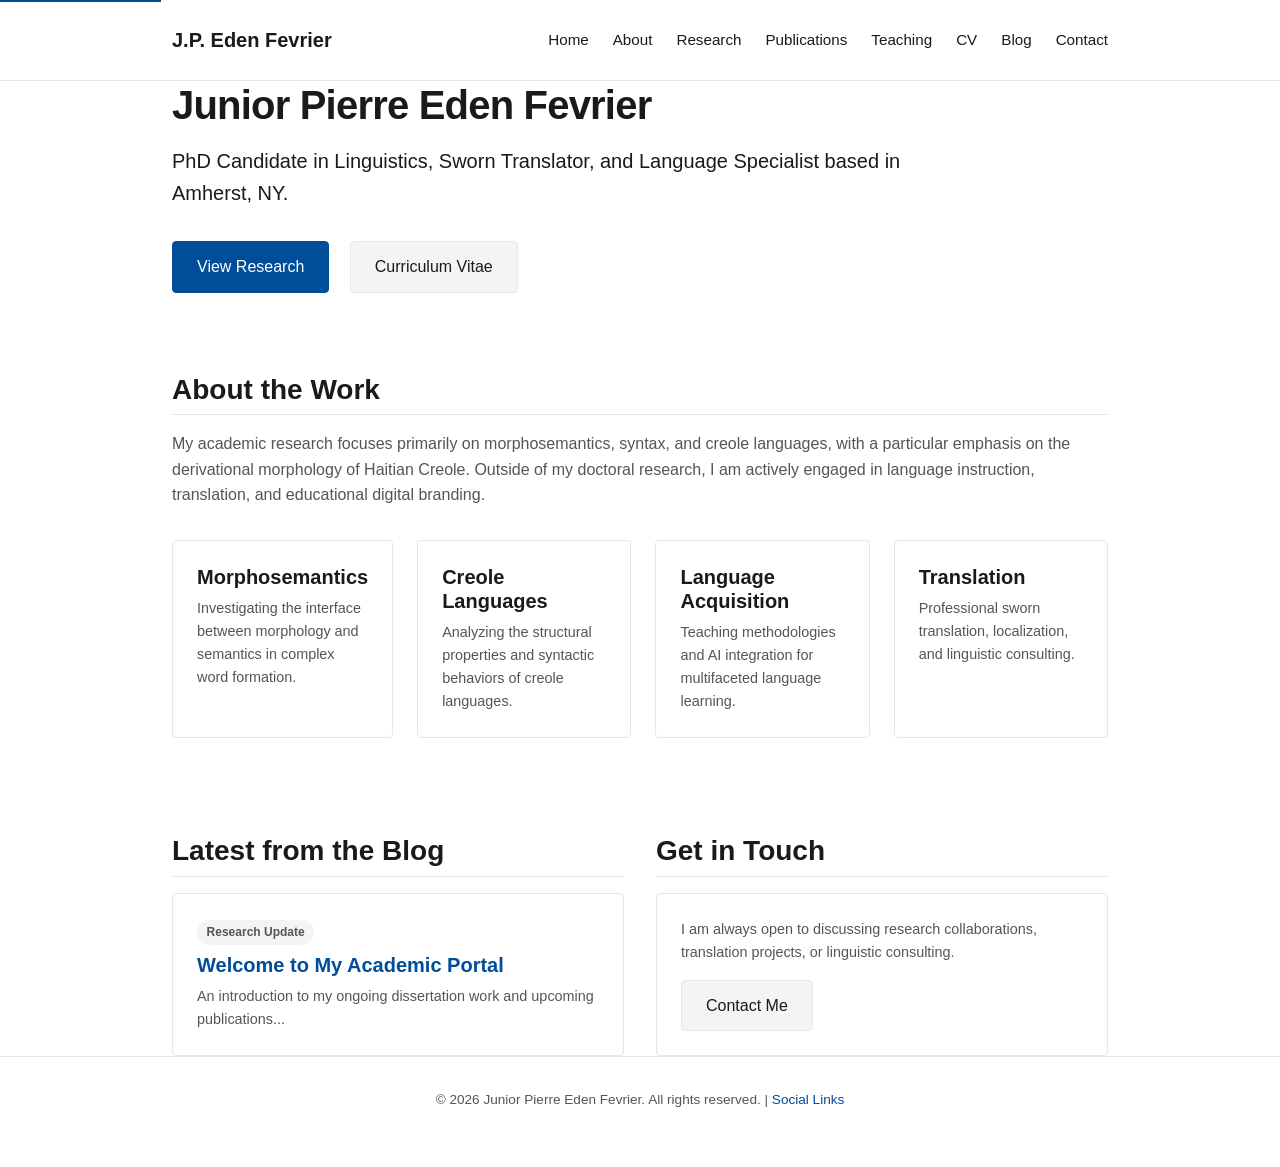
==== index.html @ 9f8e06f8 "Add files via upload" ====
<!DOCTYPE html>
<html lang="en">
<head>
    <meta charset="UTF-8">
    <meta name="viewport" content="width=device-width, initial-scale=1.0">
    <title>Junior Pierre Eden Fevrier | PhD Candidate</title>
    <link rel="stylesheet" href="styles.css">
</head>
<body>
    <a href="#main-content" class="skip-link">Skip to main content</a>
    
    <header>
        <div class="container header-container">
            <a href="index.html" class="logo">J.P. Eden Fevrier</a>
            <button class="menu-toggle" aria-label="Toggle navigation" aria-expanded="false">☰</button>
            <nav id="primary-nav">
                <ul>
                    <li><a href="index.html">Home</a></li>
                    <li><a href="about.html">About</a></li>
                    <li><a href="research.html">Research</a></li>
                    <li><a href="publications.html">Publications</a></li>
                    <li><a href="teaching.html">Teaching</a></li>
                    <li><a href="cv.html">CV</a></li>
                    <li><a href="blog.html">Blog</a></li>
                    <li><a href="contact.html">Contact</a></li>
                </ul>
            </nav>
        </div>
    </header>

    <main id="main-content" class="container">
        <section class="hero" style="margin-bottom: 4rem;">
            <h1>Junior Pierre Eden Fevrier</h1>
            <p style="font-size: 1.25rem; color: var(--text-primary); max-width: 800px;">
                PhD Candidate in Linguistics, Sworn Translator, and Language Specialist based in Amherst, NY.
            </p>
            <div style="margin-top: 2rem;">
                <a href="research.html" class="btn primary">View Research</a>
                <a href="cv.html" class="btn">Curriculum Vitae</a>
            </div>
        </section>

        <section style="margin-bottom: 4rem;">
            <h2>About the Work</h2>
            <p>My academic research focuses primarily on morphosemantics, syntax, and creole languages, with a particular emphasis on the derivational morphology of Haitian Creole. Outside of my doctoral research, I am actively engaged in language instruction, translation, and educational digital branding.</p>
            
            <div class="grid-4" style="margin-top: 2rem;">
                <div class="card">
                    <h3>Morphosemantics</h3>
                    <p>Investigating the interface between morphology and semantics in complex word formation.</p>
                </div>
                <div class="card">
                    <h3>Creole Languages</h3>
                    <p>Analyzing the structural properties and syntactic behaviors of creole languages.</p>
                </div>
                <div class="card">
                    <h3>Language Acquisition</h3>
                    <p>Teaching methodologies and AI integration for multifaceted language learning.</p>
                </div>
                <div class="card">
                    <h3>Translation</h3>
                    <p>Professional sworn translation, localization, and linguistic consulting.</p>
                </div>
            </div>
        </section>

        <section class="grid-2">
            <div>
                <h2>Latest from the Blog</h2>
                <div class="card" style="margin-top: 1rem;">
                    <span class="tag">Research Update</span>
                    <h3 style="margin-top: 0.5rem;"><a href="posts/first-post.html">Welcome to My Academic Portal</a></h3>
                    <p>An introduction to my ongoing dissertation work and upcoming publications...</p>
                </div>
            </div>
            <div>
                <h2>Get in Touch</h2>
                <div class="card" style="margin-top: 1rem;">
                    <p>I am always open to discussing research collaborations, translation projects, or linguistic consulting.</p>
                    <a href="contact.html" class="btn" style="margin-top: 1rem; margin-bottom: 0;">Contact Me</a>
                </div>
            </div>
        </section>
    </main>

    <footer>
        <div class="container">
            <p>&copy; 2026 Junior Pierre Eden Fevrier. All rights reserved. | <a href="contact.html">Social Links</a></p>
        </div>
    </footer>

    <script>
        const toggle = document.querySelector('.menu-toggle');
        const nav = document.querySelector('#primary-nav');
        toggle.addEventListener('click', () => {
            const isExpanded = toggle.getAttribute('aria-expanded') === 'true';
            toggle.setAttribute('aria-expanded', !isExpanded);
            nav.classList.toggle('active');
        });
    </script>
</body>
</html>
---- styles.css ----
/* styles.css */
:root {
  --bg-color: #ffffff;
  --text-primary: #1a1a1a;
  --text-secondary: #555555;
  --accent-color: #004d99;
  --border-color: #e5e7eb;
  --bg-hover: #f3f4f6;
  --font-sans: -apple-system, BlinkMacSystemFont, "Segoe UI", Roboto, Oxygen-Sans, Ubuntu, Cantarell, "Helvetica Neue", sans-serif;
  --container-width: 1000px;
}

* {
  box-sizing: border-box;
  margin: 0;
  padding: 0;
}

body {
  font-family: var(--font-sans);
  color: var(--text-primary);
  background-color: var(--bg-color);
  line-height: 1.6;
  display: flex;
  flex-direction: column;
  min-height: 100vh;
}

a {
  color: var(--accent-color);
  text-decoration: none;
  transition: color 0.2s ease, text-decoration 0.2s ease;
}

a:hover {
  text-decoration: underline;
}

/* Accessibility */
.skip-link {
  position: absolute;
  top: -40px;
  left: 0;
  background: var(--accent-color);
  color: white;
  padding: 8px;
  z-index: 100;
}
.skip-link:focus {
  top: 0;
}
:focus-visible {
  outline: 2px solid var(--accent-color);
  outline-offset: 2px;
}

/* Typography */
h1, h2, h3, h4 {
  font-weight: 600;
  line-height: 1.2;
  margin-bottom: 1rem;
}
h1 { font-size: 2.5rem; letter-spacing: -0.02em; }
h2 { font-size: 1.75rem; border-bottom: 1px solid var(--border-color); padding-bottom: 0.5rem; margin-top: 2rem; }
h3 { font-size: 1.25rem; }
p, ul, ol { margin-bottom: 1.5rem; color: var(--text-secondary); }
ul, ol { padding-left: 1.5rem; }

/* Layout */
.container {
  width: 100%;
  max-width: var(--container-width);
  margin: 0 auto;
  padding: 0 2rem;
}
main {
  flex: 1;
  padding: 4rem 0;
}

/* Header & Nav */
header {
  border-bottom: 1px solid var(--border-color);
  padding: 1.5rem 0;
}
.header-container {
  display: flex;
  justify-content: space-between;
  align-items: center;
}
.logo {
  font-size: 1.25rem;
  font-weight: 700;
  color: var(--text-primary);
  text-decoration: none;
}
.logo:hover { text-decoration: none; }

nav ul {
  list-style: none;
  display: flex;
  gap: 1.5rem;
  margin: 0;
  padding: 0;
}
nav a {
  color: var(--text-primary);
  font-size: 0.95rem;
  font-weight: 500;
}
nav a:hover {
  color: var(--accent-color);
  text-decoration: none;
}

.menu-toggle {
  display: none;
  background: none;
  border: none;
  font-size: 1.5rem;
  cursor: pointer;
  color: var(--text-primary);
}

/* Buttons */
.btn {
  display: inline-block;
  padding: 0.75rem 1.5rem;
  background-color: var(--bg-hover);
  color: var(--text-primary);
  border: 1px solid var(--border-color);
  border-radius: 4px;
  font-weight: 500;
  text-decoration: none;
  margin-right: 1rem;
  margin-bottom: 1rem;
}
.btn.primary {
  background-color: var(--accent-color);
  color: white;
  border-color: var(--accent-color);
}
.btn:hover {
  background-color: var(--border-color);
  text-decoration: none;
}
.btn.primary:hover {
  background-color: #003366;
}

/* Grids */
.grid-2 {
  display: grid;
  grid-template-columns: 1fr 1fr;
  gap: 2rem;
}
.grid-4 {
  display: grid;
  grid-template-columns: repeat(4, 1fr);
  gap: 1.5rem;
}
.card {
  border: 1px solid var(--border-color);
  padding: 1.5rem;
  border-radius: 4px;
  background: #fff;
}
.card h3 { margin-bottom: 0.5rem; }
.card p { margin-bottom: 0; font-size: 0.9rem; }

/* Timeline (CV) */
.timeline-item {
  margin-bottom: 2rem;
  padding-left: 1.5rem;
  border-left: 2px solid var(--border-color);
  position: relative;
}
.timeline-item::before {
  content: '';
  position: absolute;
  left: -6px;
  top: 6px;
  width: 10px;
  height: 10px;
  border-radius: 50%;
  background: var(--accent-color);
}
.timeline-date {
  font-size: 0.85rem;
  color: var(--accent-color);
  font-weight: 600;
  margin-bottom: 0.25rem;
  display: block;
}

/* Tags */
.tag {
  display: inline-block;
  padding: 0.2rem 0.6rem;
  background: var(--bg-hover);
  border-radius: 20px;
  font-size: 0.75rem;
  font-weight: 600;
  color: var(--text-secondary);
  margin-right: 0.5rem;
}

/* Footer */
footer {
  border-top: 1px solid var(--border-color);
  padding: 2rem 0;
  text-align: center;
  font-size: 0.85rem;
  color: var(--text-secondary);
}

/* Responsive */
@media (max-width: 1080px) {
  .menu-toggle {
    display: block;
  }
  nav {
    display: none;
    width: 100%;
    position: absolute;
    top: 70px;
    left: 0;
    background: var(--bg-color);
    border-bottom: 1px solid var(--border-color);
    padding: 1rem 2rem;
    z-index: 50;
  }
  nav.active {
    display: block;
  }
  nav ul {
    flex-direction: column;
    gap: 1rem;
  }
  .grid-4, .grid-2 {
    grid-template-columns: 1fr;
  }
}
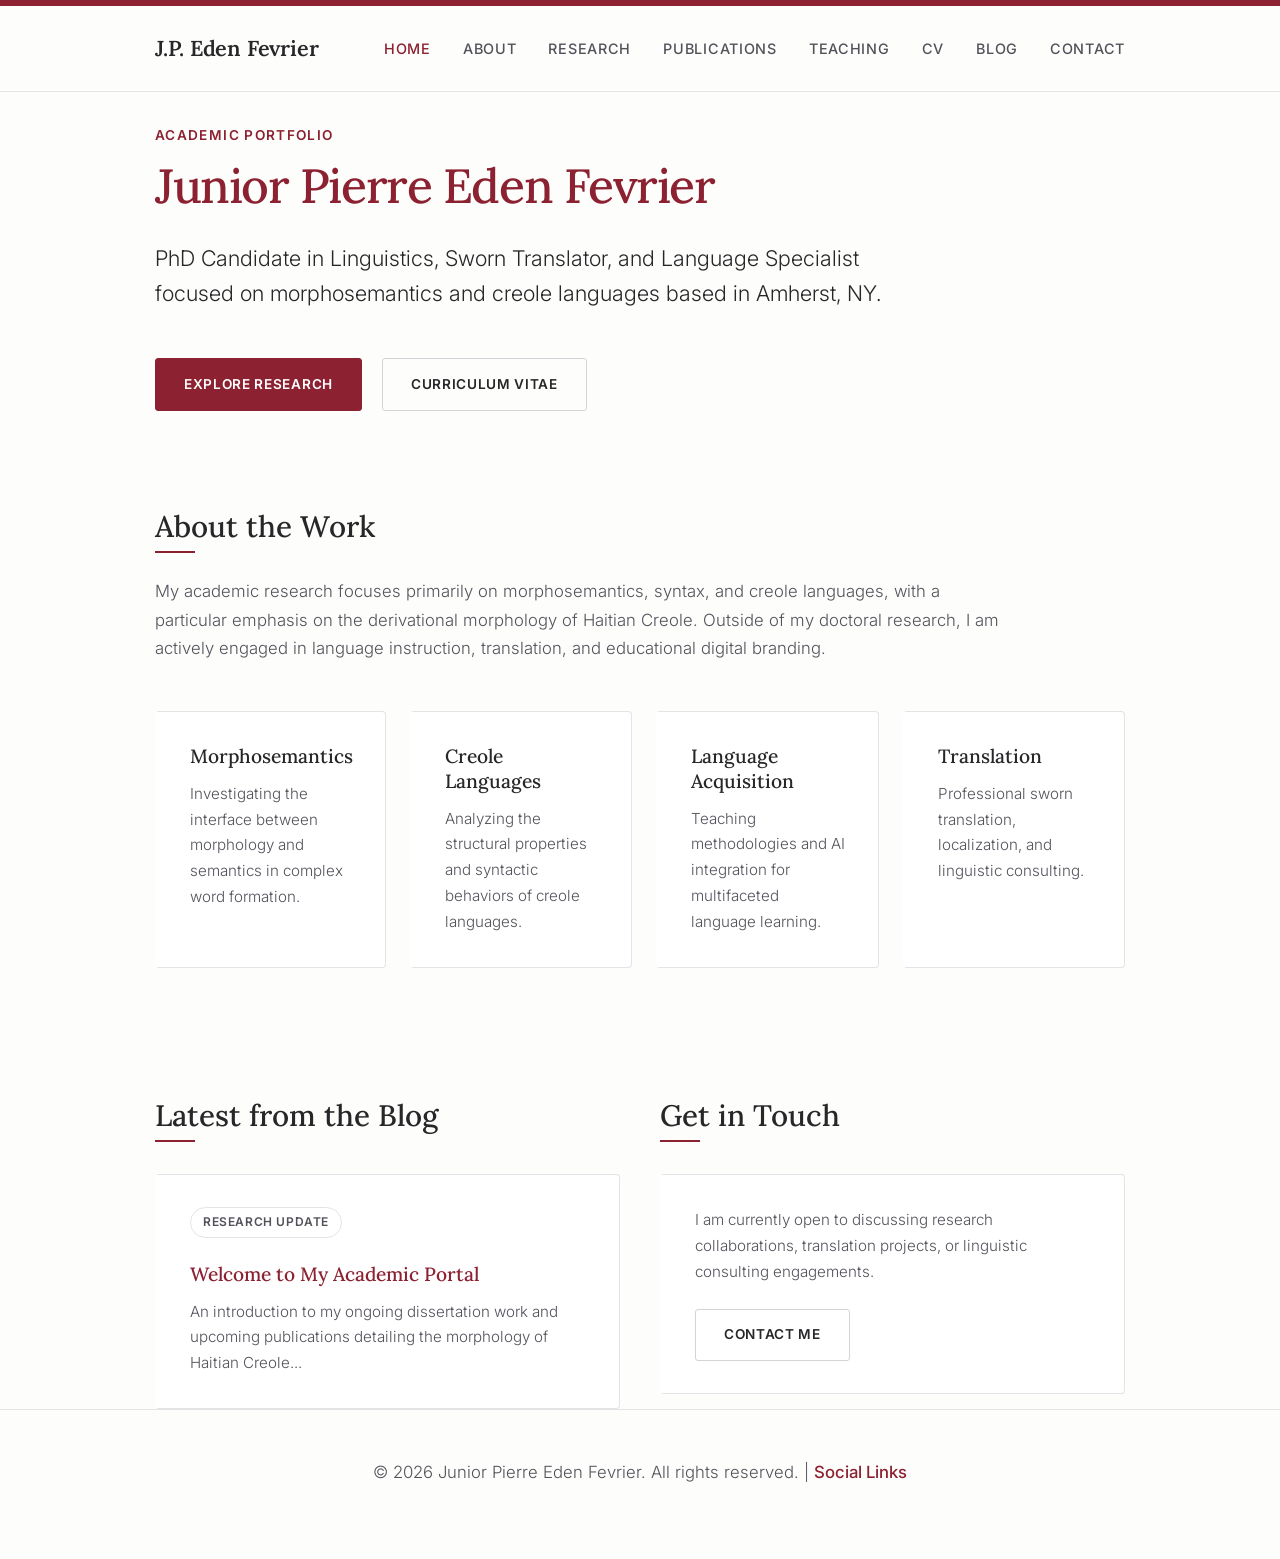
==== commit 0c4931ba: "Refactor index.html for improved layout and content Updated the hero section and adjusted styles for" ====
--- a/index.html
+++ b/index.html
@@ -15,7 +15,7 @@
             <button class="menu-toggle" aria-label="Toggle navigation" aria-expanded="false">☰</button>
             <nav id="primary-nav">
                 <ul>
-                    <li><a href="index.html">Home</a></li>
+                    <li><a href="index.html" style="color: var(--accent-primary);">Home</a></li>
                     <li><a href="about.html">About</a></li>
                     <li><a href="research.html">Research</a></li>
                     <li><a href="publications.html">Publications</a></li>
@@ -29,22 +29,24 @@
     </header>
 
     <main id="main-content" class="container">
-        <section class="hero" style="margin-bottom: 4rem;">
-            <h1>Junior Pierre Eden Fevrier</h1>
-            <p style="font-size: 1.25rem; color: var(--text-primary); max-width: 800px;">
-                PhD Candidate in Linguistics, Sworn Translator, and Language Specialist based in Amherst, NY.
+        <!-- Upgraded Hero Section -->
+        <section class="hero" style="margin-bottom: 5rem; padding-top: 2rem;">
+            <p style="font-family: var(--font-body); text-transform: uppercase; letter-spacing: 0.1em; color: var(--accent-primary); font-weight: 600; font-size: 0.85rem; margin-bottom: 0.5rem;">Academic Portfolio</p>
+            <h1 style="max-width: 850px;">Junior Pierre Eden Fevrier</h1>
+            <p style="font-size: 1.35rem; font-weight: 300; color: var(--text-main); max-width: 750px; margin-top: 1.5rem; line-height: 1.6;">
+                PhD Candidate in Linguistics, Sworn Translator, and Language Specialist focused on morphosemantics and creole languages based in Amherst, NY.
             </p>
-            <div style="margin-top: 2rem;">
-                <a href="research.html" class="btn primary">View Research</a>
+            <div style="margin-top: 3rem;">
+                <a href="research.html" class="btn primary">Explore Research</a>
                 <a href="cv.html" class="btn">Curriculum Vitae</a>
             </div>
         </section>
 
-        <section style="margin-bottom: 4rem;">
+        <section style="margin-bottom: 5rem;">
             <h2>About the Work</h2>
-            <p>My academic research focuses primarily on morphosemantics, syntax, and creole languages, with a particular emphasis on the derivational morphology of Haitian Creole. Outside of my doctoral research, I am actively engaged in language instruction, translation, and educational digital branding.</p>
+            <p style="max-width: 850px;">My academic research focuses primarily on morphosemantics, syntax, and creole languages, with a particular emphasis on the derivational morphology of Haitian Creole. Outside of my doctoral research, I am actively engaged in language instruction, translation, and educational digital branding.</p>
             
-            <div class="grid-4" style="margin-top: 2rem;">
+            <div class="grid-4" style="margin-top: 3rem;">
                 <div class="card">
                     <h3>Morphosemantics</h3>
                     <p>Investigating the interface between morphology and semantics in complex word formation.</p>
@@ -67,17 +69,17 @@
         <section class="grid-2">
             <div>
                 <h2>Latest from the Blog</h2>
-                <div class="card" style="margin-top: 1rem;">
+                <div class="card" style="margin-top: 2rem;">
                     <span class="tag">Research Update</span>
-                    <h3 style="margin-top: 0.5rem;"><a href="posts/first-post.html">Welcome to My Academic Portal</a></h3>
-                    <p>An introduction to my ongoing dissertation work and upcoming publications...</p>
+                    <h3 style="margin-top: 1rem;"><a href="posts/first-post.html">Welcome to My Academic Portal</a></h3>
+                    <p>An introduction to my ongoing dissertation work and upcoming publications detailing the morphology of Haitian Creole...</p>
                 </div>
             </div>
             <div>
                 <h2>Get in Touch</h2>
-                <div class="card" style="margin-top: 1rem;">
-                    <p>I am always open to discussing research collaborations, translation projects, or linguistic consulting.</p>
-                    <a href="contact.html" class="btn" style="margin-top: 1rem; margin-bottom: 0;">Contact Me</a>
+                <div class="card" style="margin-top: 2rem;">
+                    <p>I am currently open to discussing research collaborations, translation projects, or linguistic consulting engagements.</p>
+                    <a href="contact.html" class="btn" style="margin-top: 1.5rem; margin-bottom: 0;">Contact Me</a>
                 </div>
             </div>
         </section>
@@ -99,4 +101,4 @@
         });
     </script>
 </body>
-</html>+</html>
--- a/styles.css
+++ b/styles.css
@@ -1,13 +1,29 @@
-/* styles.css */
+/* ==========================================================================
+   styles.css | Premium Editorial Academic Theme
+   ========================================================================== */
+
+@import url('https://fonts.googleapis.com/css2?family=Inter:wght@300;400;500;600&family=Lora:ital,wght@0,400;0,500;0,600;1,400;1,500&display=swap');
+
 :root {
-  --bg-color: #ffffff;
-  --text-primary: #1a1a1a;
-  --text-secondary: #555555;
-  --accent-color: #004d99;
-  --border-color: #e5e7eb;
-  --bg-hover: #f3f4f6;
-  --font-sans: -apple-system, BlinkMacSystemFont, "Segoe UI", Roboto, Oxygen-Sans, Ubuntu, Cantarell, "Helvetica Neue", sans-serif;
-  --container-width: 1000px;
+  /* Color Palette */
+  --bg-body: #FDFDFB; /* Warm, paper-like off-white */
+  --bg-surface: #FFFFFF;
+  --text-main: #27272A; /* Slate 800 */
+  --text-muted: #52525B; /* Slate 600 */
+  --accent-primary: #8C2131; /* Deep Academic Burgundy */
+  --accent-hover: #6A1825;
+  --border-light: #E4E4E7;
+  --border-dark: #D4D4D8;
+  
+  /* Typography */
+  --font-heading: 'Lora', serif;
+  --font-body: 'Inter', sans-serif;
+  
+  /* Layout & Effects */
+  --container-width: 1050px;
+  --shadow-sm: 0 2px 8px rgba(0,0,0,0.04);
+  --shadow-md: 0 12px 24px rgba(39, 39, 42, 0.08);
+  --transition: all 0.3s cubic-bezier(0.4, 0, 0.2, 1);
 }
 
 * {
@@ -17,99 +33,136 @@
 }
 
 body {
-  font-family: var(--font-sans);
-  color: var(--text-primary);
-  background-color: var(--bg-color);
-  line-height: 1.6;
+  font-family: var(--font-body);
+  color: var(--text-main);
+  background-color: var(--bg-body);
+  line-height: 1.7;
   display: flex;
   flex-direction: column;
   min-height: 100vh;
-}
+  border-top: 6px solid var(--accent-primary); /* Distinctive top brand bar */
+}
+
+/* ==========================================================================
+   Typography
+   ========================================================================== */
+h1, h2, h3, h4 {
+  font-family: var(--font-heading);
+  font-weight: 500;
+  line-height: 1.3;
+  color: var(--text-main);
+  margin-bottom: 1rem;
+}
+
+h1 { 
+  font-size: 3rem; 
+  letter-spacing: -0.03em; 
+  color: var(--accent-primary);
+}
+
+h2 { 
+  font-size: 1.85rem; 
+  margin-top: 3rem;
+  margin-bottom: 1.5rem;
+  position: relative;
+  padding-bottom: 0.5rem;
+}
+
+/* Elegant custom underline for H2s */
+h2::after {
+  content: '';
+  position: absolute;
+  left: 0;
+  bottom: 0;
+  width: 40px;
+  height: 2px;
+  background-color: var(--accent-primary);
+}
+
+h3 { font-size: 1.3rem; }
+
+p, ul, ol { 
+  margin-bottom: 1.5rem; 
+  color: var(--text-muted); 
+  font-size: 1.05rem;
+  font-weight: 300;
+}
+
+ul, ol { padding-left: 1.5rem; }
 
 a {
-  color: var(--accent-color);
+  color: var(--accent-primary);
   text-decoration: none;
-  transition: color 0.2s ease, text-decoration 0.2s ease;
+  transition: var(--transition);
+  font-weight: 500;
 }
 
 a:hover {
+  color: var(--accent-hover);
   text-decoration: underline;
-}
-
-/* Accessibility */
-.skip-link {
-  position: absolute;
-  top: -40px;
-  left: 0;
-  background: var(--accent-color);
-  color: white;
-  padding: 8px;
-  z-index: 100;
-}
-.skip-link:focus {
-  top: 0;
-}
-:focus-visible {
-  outline: 2px solid var(--accent-color);
-  outline-offset: 2px;
-}
-
-/* Typography */
-h1, h2, h3, h4 {
-  font-weight: 600;
-  line-height: 1.2;
-  margin-bottom: 1rem;
-}
-h1 { font-size: 2.5rem; letter-spacing: -0.02em; }
-h2 { font-size: 1.75rem; border-bottom: 1px solid var(--border-color); padding-bottom: 0.5rem; margin-top: 2rem; }
-h3 { font-size: 1.25rem; }
-p, ul, ol { margin-bottom: 1.5rem; color: var(--text-secondary); }
-ul, ol { padding-left: 1.5rem; }
-
-/* Layout */
+  text-underline-offset: 4px;
+}
+
+/* ==========================================================================
+   Layout & Components
+   ========================================================================== */
 .container {
   width: 100%;
   max-width: var(--container-width);
   margin: 0 auto;
-  padding: 0 2rem;
-}
+  padding: 0 2.5rem;
+}
+
 main {
   flex: 1;
-  padding: 4rem 0;
+  padding: 5rem 0;
 }
 
 /* Header & Nav */
 header {
-  border-bottom: 1px solid var(--border-color);
+  background-color: rgba(253, 253, 251, 0.95);
+  backdrop-filter: blur(8px);
+  position: sticky;
+  top: 0;
+  z-index: 10;
+  border-bottom: 1px solid var(--border-light);
   padding: 1.5rem 0;
 }
+
 .header-container {
   display: flex;
   justify-content: space-between;
   align-items: center;
 }
+
 .logo {
-  font-size: 1.25rem;
-  font-weight: 700;
-  color: var(--text-primary);
-  text-decoration: none;
-}
-.logo:hover { text-decoration: none; }
+  font-family: var(--font-heading);
+  font-size: 1.35rem;
+  font-weight: 600;
+  color: var(--text-main);
+  letter-spacing: -0.01em;
+}
+
+.logo:hover { text-decoration: none; color: var(--accent-primary); }
 
 nav ul {
   list-style: none;
   display: flex;
-  gap: 1.5rem;
+  gap: 2rem;
   margin: 0;
   padding: 0;
 }
+
 nav a {
-  color: var(--text-primary);
-  font-size: 0.95rem;
+  color: var(--text-muted);
+  font-size: 0.9rem;
   font-weight: 500;
-}
-nav a:hover {
-  color: var(--accent-color);
+  text-transform: uppercase;
+  letter-spacing: 0.05em;
+}
+
+nav a:hover, nav a[style*="color: var(--accent-color)"] {
+  color: var(--accent-primary);
   text-decoration: none;
 }
 
@@ -119,125 +172,163 @@
   border: none;
   font-size: 1.5rem;
   cursor: pointer;
-  color: var(--text-primary);
+  color: var(--text-main);
 }
 
 /* Buttons */
 .btn {
   display: inline-block;
-  padding: 0.75rem 1.5rem;
-  background-color: var(--bg-hover);
-  color: var(--text-primary);
-  border: 1px solid var(--border-color);
-  border-radius: 4px;
-  font-weight: 500;
-  text-decoration: none;
+  padding: 0.85rem 1.75rem;
+  background-color: transparent;
+  color: var(--text-main);
+  border: 1px solid var(--border-dark);
+  border-radius: 3px;
+  font-family: var(--font-body);
+  font-size: 0.85rem;
+  font-weight: 600;
+  text-transform: uppercase;
+  letter-spacing: 0.05em;
   margin-right: 1rem;
   margin-bottom: 1rem;
-}
+  transition: var(--transition);
+}
+
 .btn.primary {
-  background-color: var(--accent-color);
-  color: white;
-  border-color: var(--accent-color);
-}
+  background-color: var(--accent-primary);
+  color: #FFF;
+  border-color: var(--accent-primary);
+}
+
 .btn:hover {
-  background-color: var(--border-color);
+  background-color: var(--text-main);
+  border-color: var(--text-main);
+  color: #FFF;
   text-decoration: none;
-}
+  transform: translateY(-2px);
+  box-shadow: var(--shadow-sm);
+}
+
 .btn.primary:hover {
-  background-color: #003366;
-}
-
-/* Grids */
-.grid-2 {
-  display: grid;
-  grid-template-columns: 1fr 1fr;
-  gap: 2rem;
-}
-.grid-4 {
-  display: grid;
-  grid-template-columns: repeat(4, 1fr);
-  gap: 1.5rem;
-}
+  background-color: var(--accent-hover);
+  border-color: var(--accent-hover);
+}
+
+/* Cards (Editorial Style) */
+.grid-2 { display: grid; grid-template-columns: 1fr 1fr; gap: 2.5rem; }
+.grid-4 { display: grid; grid-template-columns: repeat(4, 1fr); gap: 1.5rem; }
+
 .card {
-  border: 1px solid var(--border-color);
-  padding: 1.5rem;
+  background: var(--bg-surface);
+  border: 1px solid var(--border-light);
+  border-left: 3px solid transparent;
+  padding: 2rem;
   border-radius: 4px;
-  background: #fff;
-}
-.card h3 { margin-bottom: 0.5rem; }
-.card p { margin-bottom: 0; font-size: 0.9rem; }
+  transition: var(--transition);
+}
+
+.card:hover {
+  border-left-color: var(--accent-primary);
+  box-shadow: var(--shadow-md);
+  transform: translateY(-4px);
+}
+
+.card h3 { margin-bottom: 0.75rem; font-size: 1.2rem; }
+.card p { margin-bottom: 0; font-size: 0.95rem; }
 
 /* Timeline (CV) */
 .timeline-item {
-  margin-bottom: 2rem;
-  padding-left: 1.5rem;
-  border-left: 2px solid var(--border-color);
+  margin-bottom: 2.5rem;
+  padding-left: 2rem;
+  border-left: 1px solid var(--border-dark);
   position: relative;
 }
+
 .timeline-item::before {
   content: '';
   position: absolute;
-  left: -6px;
+  left: -5px;
   top: 6px;
-  width: 10px;
-  height: 10px;
+  width: 9px;
+  height: 9px;
   border-radius: 50%;
-  background: var(--accent-color);
-}
+  background: var(--bg-body);
+  border: 2px solid var(--accent-primary);
+}
+
 .timeline-date {
+  font-family: var(--font-body);
   font-size: 0.85rem;
-  color: var(--accent-color);
+  color: var(--text-muted);
+  text-transform: uppercase;
+  letter-spacing: 0.05em;
   font-weight: 600;
-  margin-bottom: 0.25rem;
+  margin-bottom: 0.5rem;
   display: block;
 }
 
 /* Tags */
 .tag {
   display: inline-block;
-  padding: 0.2rem 0.6rem;
-  background: var(--bg-hover);
+  padding: 0.25rem 0.75rem;
+  background: var(--bg-surface);
+  border: 1px solid var(--border-light);
   border-radius: 20px;
   font-size: 0.75rem;
   font-weight: 600;
-  color: var(--text-secondary);
+  text-transform: uppercase;
+  letter-spacing: 0.05em;
+  color: var(--text-muted);
   margin-right: 0.5rem;
+  margin-bottom: 0.5rem;
+}
+
+/* Accessibility */
+.skip-link {
+  position: absolute;
+  top: -40px;
+  left: 0;
+  background: var(--accent-primary);
+  color: white;
+  padding: 8px;
+  z-index: 100;
+}
+.skip-link:focus { top: 0; }
+:focus-visible {
+  outline: 2px dashed var(--accent-primary);
+  outline-offset: 4px;
 }
 
 /* Footer */
 footer {
-  border-top: 1px solid var(--border-color);
-  padding: 2rem 0;
+  border-top: 1px solid var(--border-light);
+  padding: 3rem 0;
   text-align: center;
-  font-size: 0.85rem;
-  color: var(--text-secondary);
+  font-family: var(--font-body);
+  font-size: 0.9rem;
+  color: var(--text-muted);
 }
 
 /* Responsive */
 @media (max-width: 1080px) {
-  .menu-toggle {
-    display: block;
-  }
+  .menu-toggle { display: block; }
   nav {
     display: none;
     width: 100%;
     position: absolute;
-    top: 70px;
+    top: 79px;
     left: 0;
-    background: var(--bg-color);
-    border-bottom: 1px solid var(--border-color);
-    padding: 1rem 2rem;
-    z-index: 50;
+    background: rgba(253, 253, 251, 0.98);
+    backdrop-filter: blur(8px);
+    border-bottom: 1px solid var(--border-light);
+    padding: 2rem;
+    box-shadow: var(--shadow-sm);
   }
-  nav.active {
-    display: block;
-  }
+  nav.active { display: block; }
   nav ul {
     flex-direction: column;
-    gap: 1rem;
+    gap: 1.5rem;
+    text-align: center;
   }
-  .grid-4, .grid-2 {
-    grid-template-columns: 1fr;
-  }
-}+  .grid-4, .grid-2 { grid-template-columns: 1fr; }
+  h1 { font-size: 2.5rem; }
+}
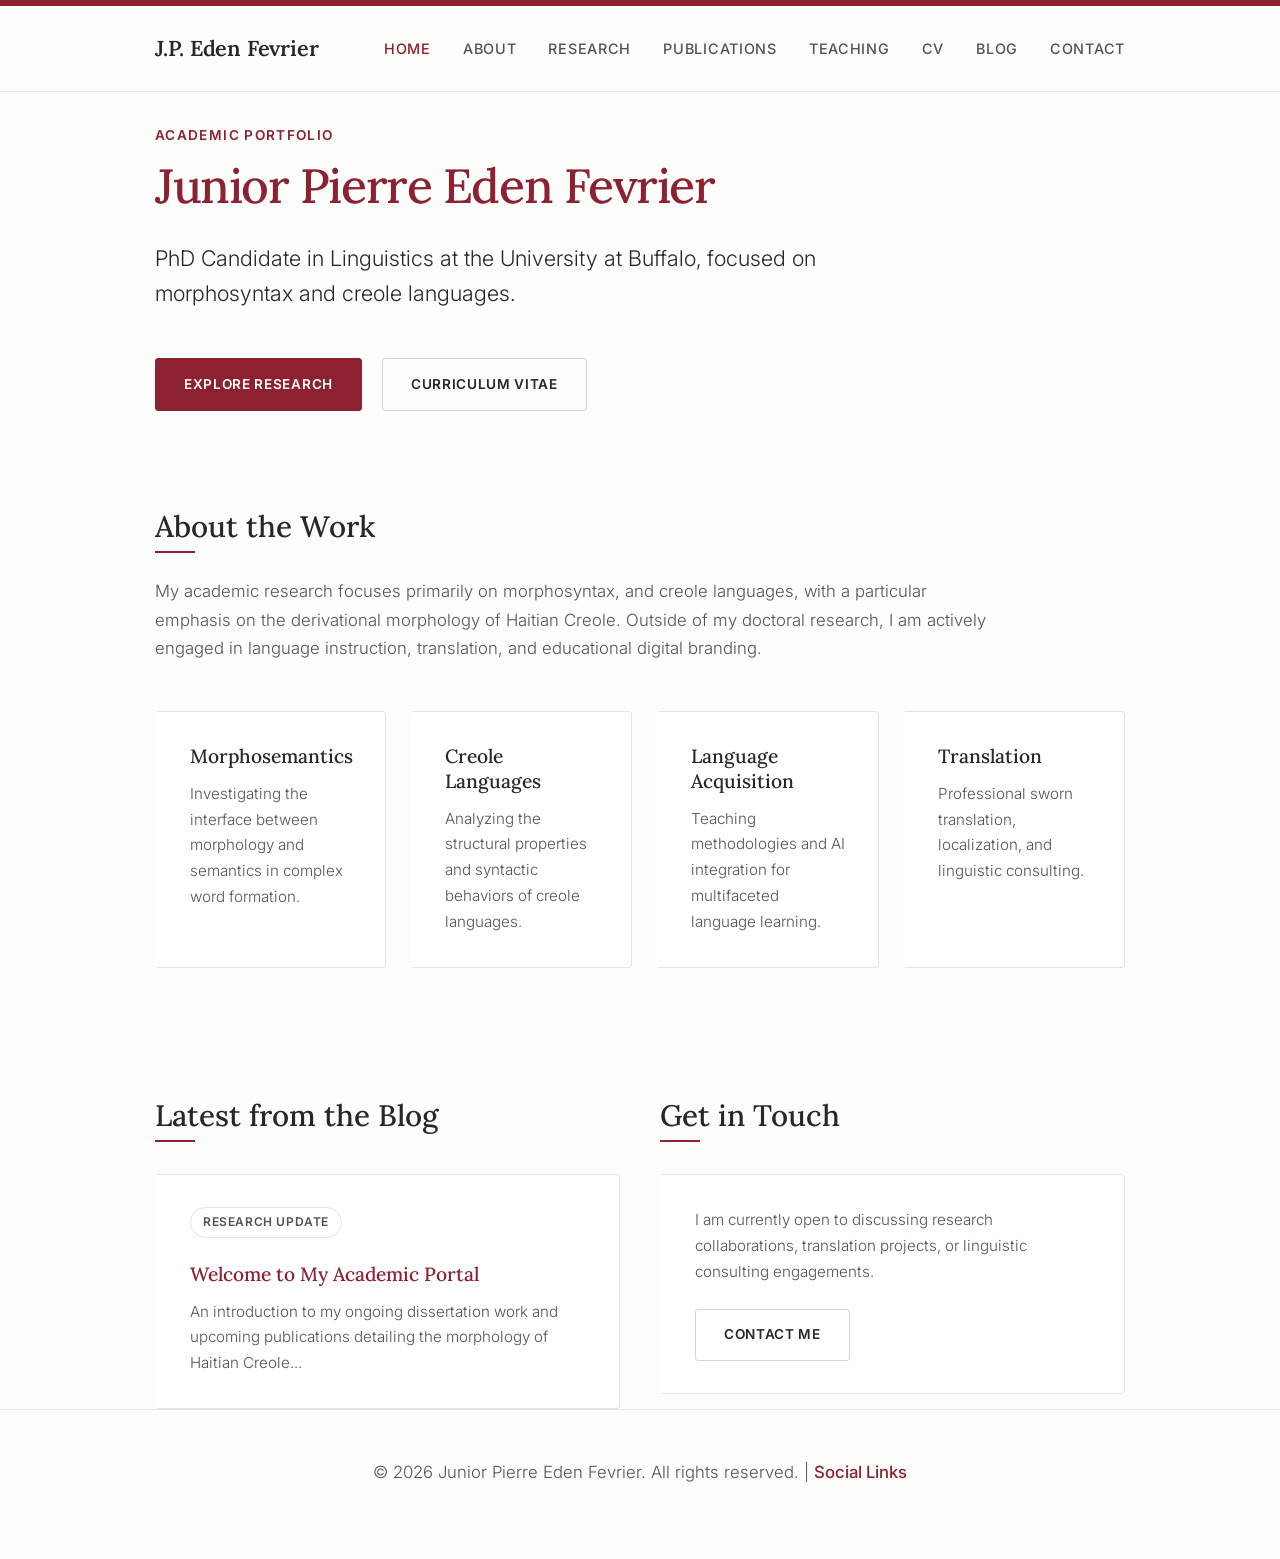
==== commit 1d4f9421: "Revise academic description in index.html Updated the description to specify the university and focu" ====
--- a/index.html
+++ b/index.html
@@ -34,7 +34,7 @@
             <p style="font-family: var(--font-body); text-transform: uppercase; letter-spacing: 0.1em; color: var(--accent-primary); font-weight: 600; font-size: 0.85rem; margin-bottom: 0.5rem;">Academic Portfolio</p>
             <h1 style="max-width: 850px;">Junior Pierre Eden Fevrier</h1>
             <p style="font-size: 1.35rem; font-weight: 300; color: var(--text-main); max-width: 750px; margin-top: 1.5rem; line-height: 1.6;">
-                PhD Candidate in Linguistics, Sworn Translator, and Language Specialist focused on morphosemantics and creole languages based in Amherst, NY.
+                PhD Candidate in Linguistics at the University at Buffalo, focused on morphosyntax and creole languages.
             </p>
             <div style="margin-top: 3rem;">
                 <a href="research.html" class="btn primary">Explore Research</a>
@@ -44,7 +44,7 @@
 
         <section style="margin-bottom: 5rem;">
             <h2>About the Work</h2>
-            <p style="max-width: 850px;">My academic research focuses primarily on morphosemantics, syntax, and creole languages, with a particular emphasis on the derivational morphology of Haitian Creole. Outside of my doctoral research, I am actively engaged in language instruction, translation, and educational digital branding.</p>
+            <p style="max-width: 850px;">My academic research focuses primarily on morphosyntax, and creole languages, with a particular emphasis on the derivational morphology of Haitian Creole. Outside of my doctoral research, I am actively engaged in language instruction, translation, and educational digital branding.</p>
             
             <div class="grid-4" style="margin-top: 3rem;">
                 <div class="card">
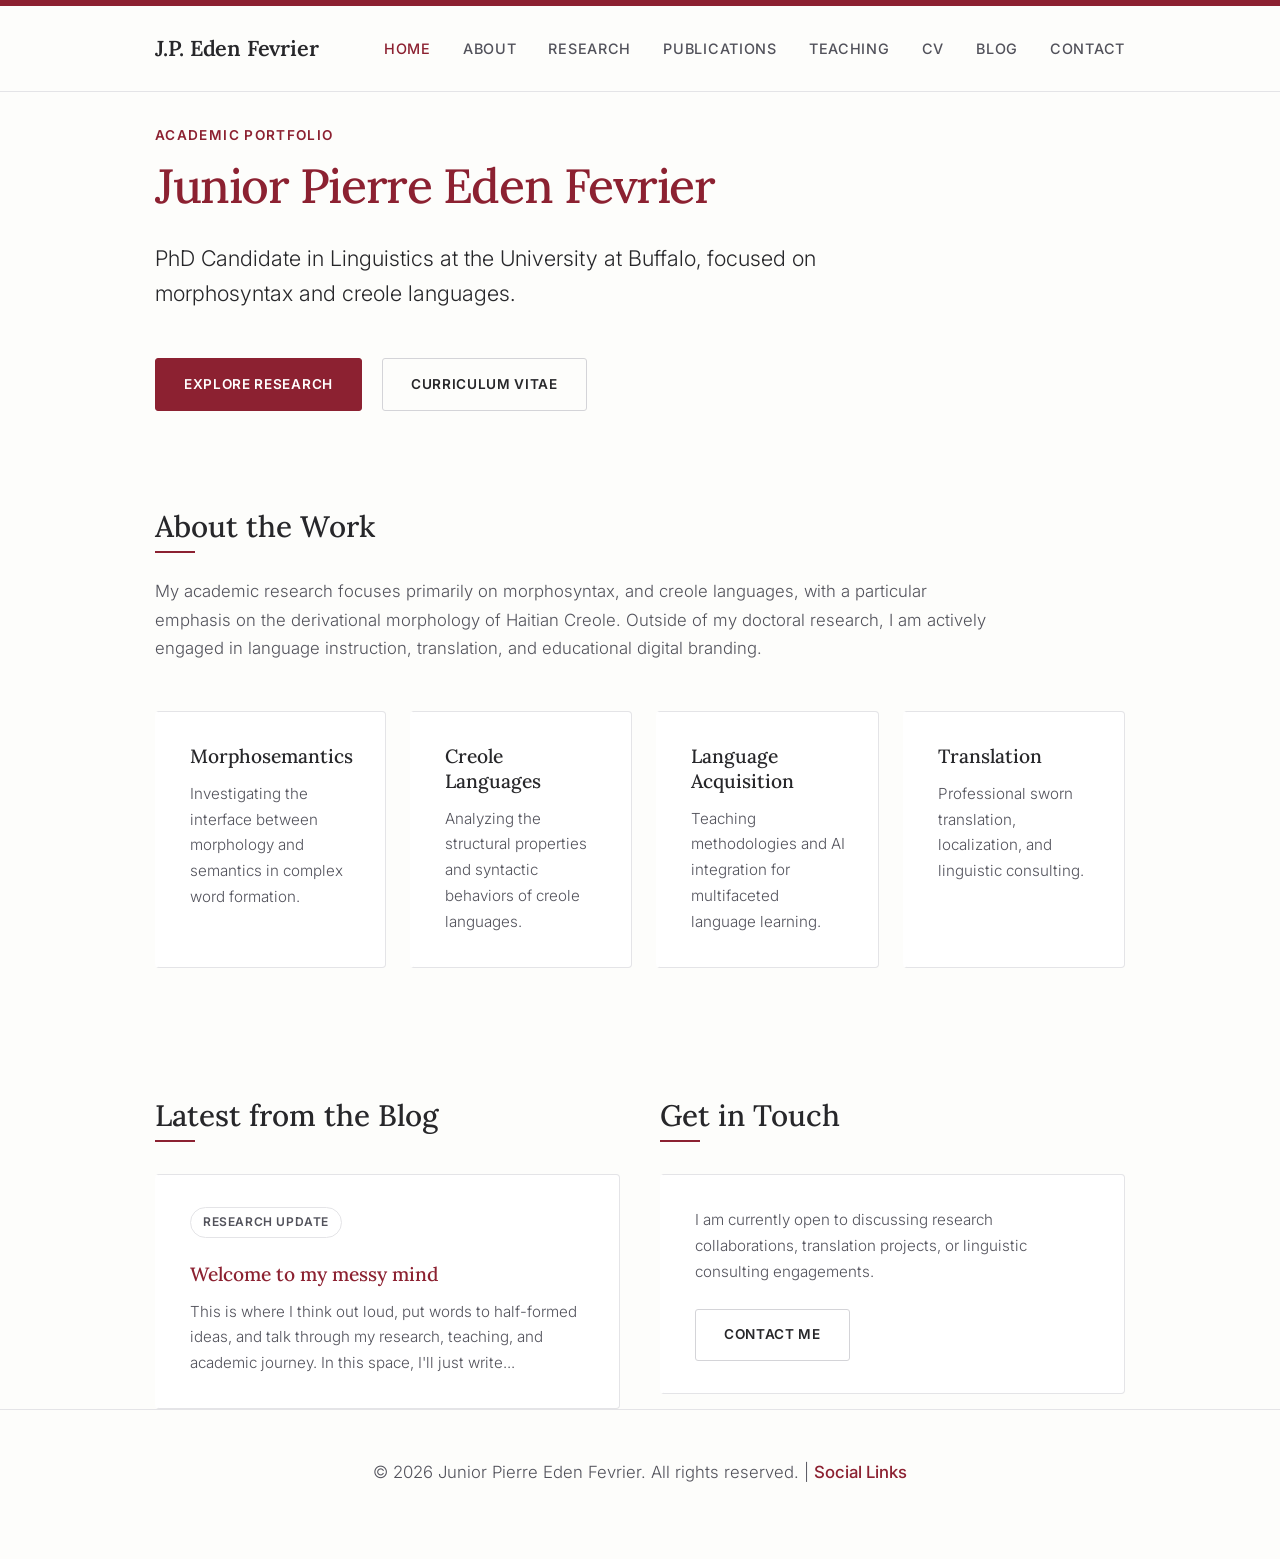
==== commit ba96dfb1: "Update blog post title and description" ====
--- a/index.html
+++ b/index.html
@@ -71,8 +71,8 @@
                 <h2>Latest from the Blog</h2>
                 <div class="card" style="margin-top: 2rem;">
                     <span class="tag">Research Update</span>
-                    <h3 style="margin-top: 1rem;"><a href="posts/first-post.html">Welcome to My Academic Portal</a></h3>
-                    <p>An introduction to my ongoing dissertation work and upcoming publications detailing the morphology of Haitian Creole...</p>
+                    <h3 style="margin-top: 1rem;"><a href="posts/first-post.html">Welcome to my messy mind</a></h3>
+                    <p>This is where I think out loud, put words to half-formed ideas, and talk through my research, teaching, and academic journey. In this space, I'll just write...</p>
                 </div>
             </div>
             <div>
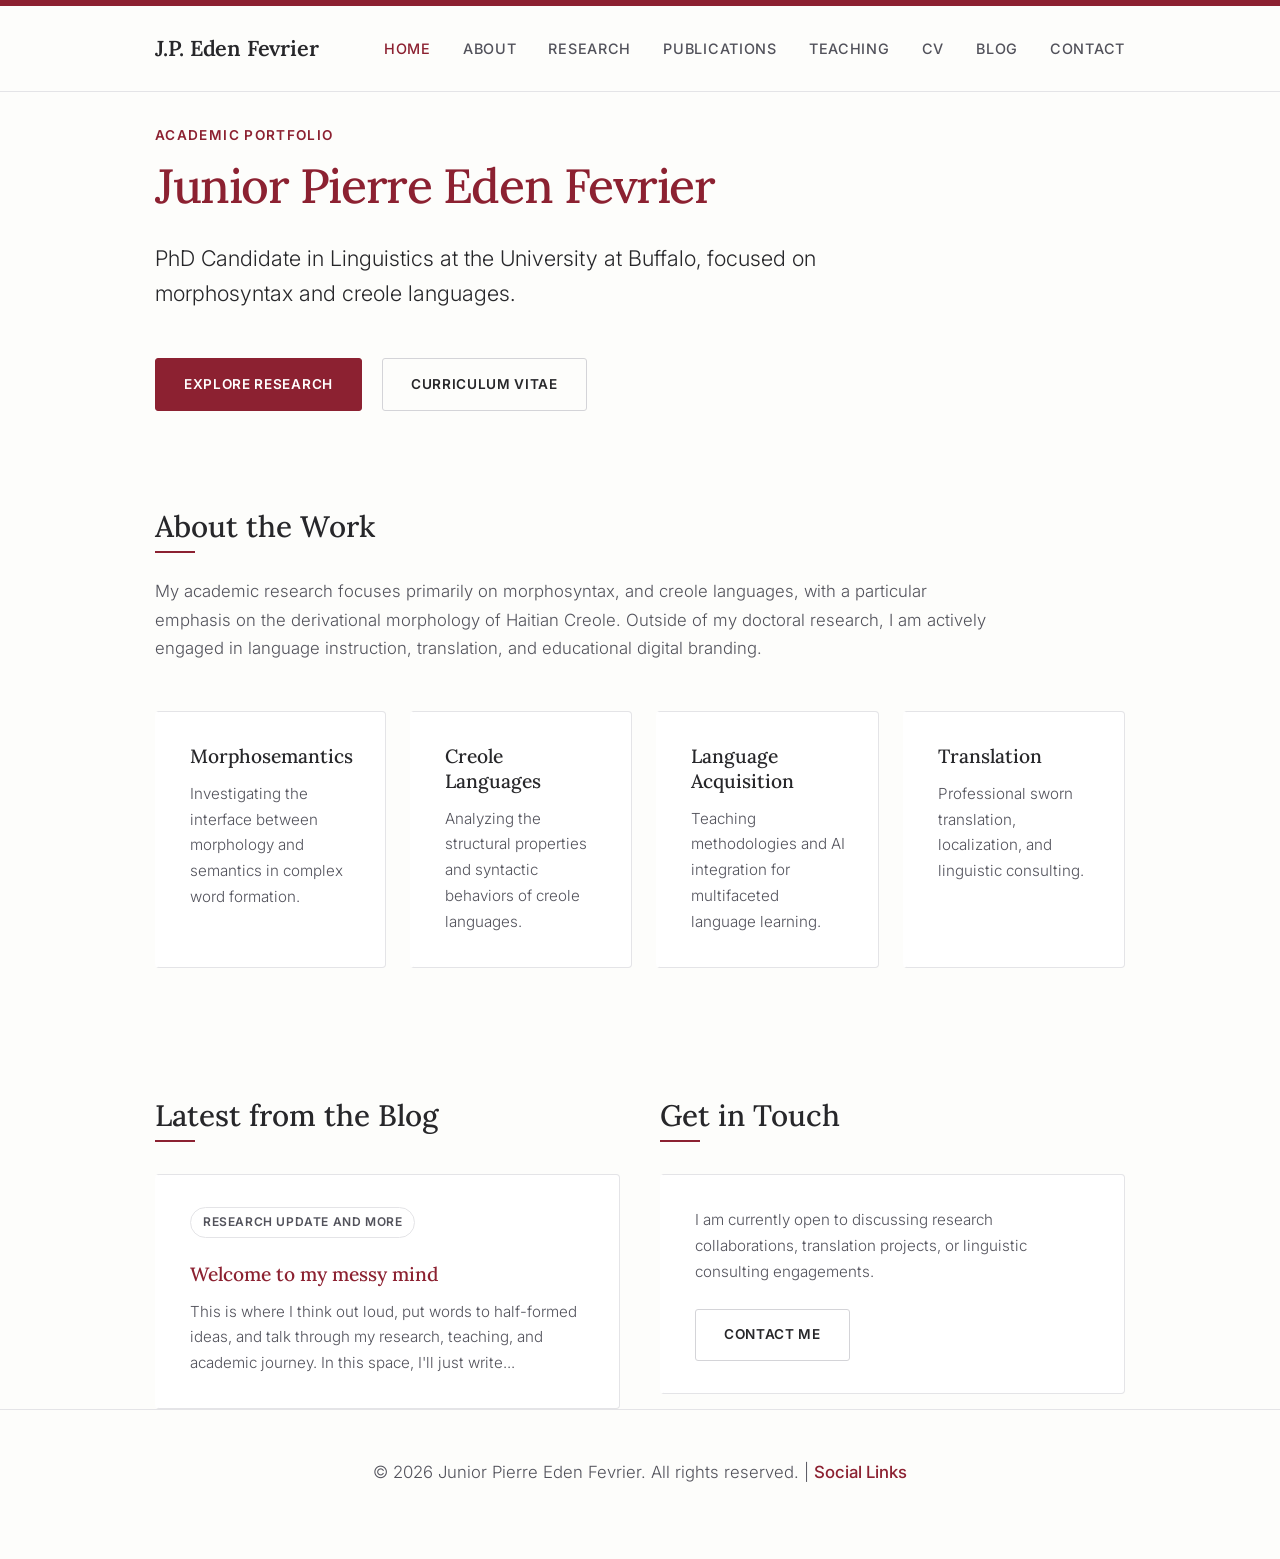
==== commit da043d7e: "Update blog tag text for clarity" ====
--- a/index.html
+++ b/index.html
@@ -70,7 +70,7 @@
             <div>
                 <h2>Latest from the Blog</h2>
                 <div class="card" style="margin-top: 2rem;">
-                    <span class="tag">Research Update</span>
+                    <span class="tag">Research update and more</span>
                     <h3 style="margin-top: 1rem;"><a href="posts/first-post.html">Welcome to my messy mind</a></h3>
                     <p>This is where I think out loud, put words to half-formed ideas, and talk through my research, teaching, and academic journey. In this space, I'll just write...</p>
                 </div>
